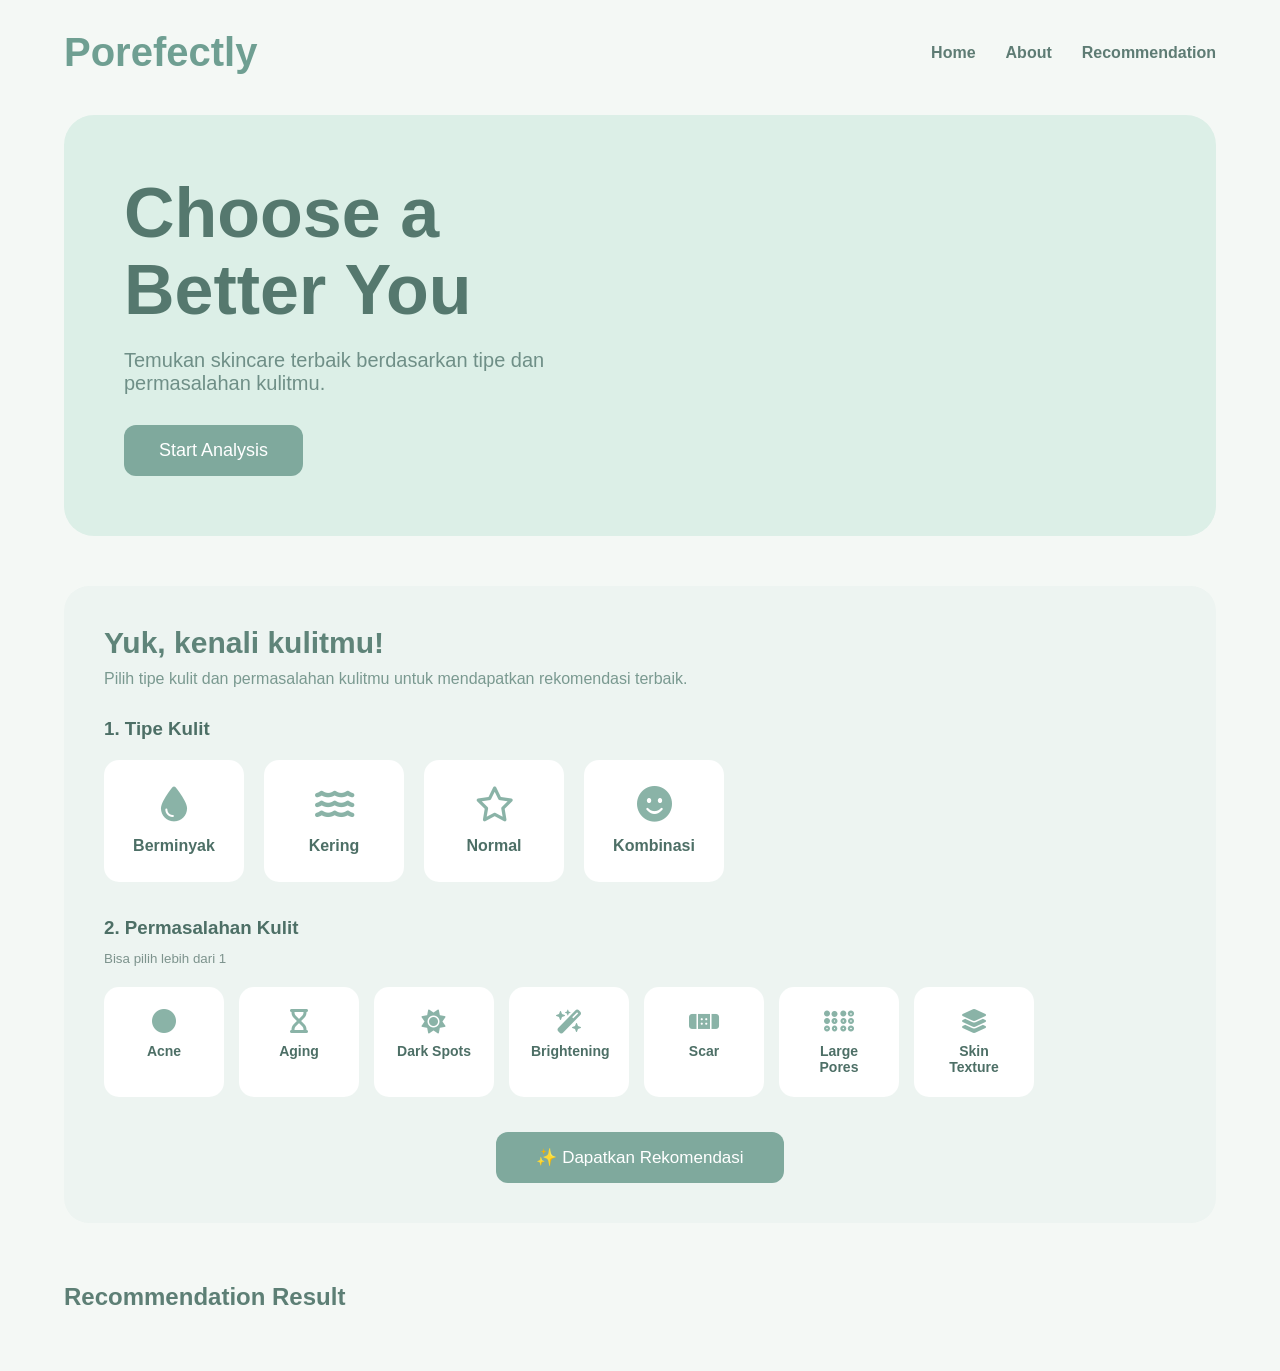
==== index.html @ 6ed1c4b0 "first frontend commit" ====
<!DOCTYPE html>
<html lang="en">
<head>

  <meta charset="UTF-8">
  <meta name="viewport" content="width=device-width, initial-scale=1.0">

  <title>Porefectly</title>

  <!-- CSS -->
  <link rel="stylesheet" href="style.css">

  <!-- ICON -->
  <link
    rel="stylesheet"
    href="https://cdnjs.cloudflare.com/ajax/libs/font-awesome/6.5.1/css/all.min.css"
  >

</head>

<body>

  <div class="container">

    <!-- =========================
         NAVBAR
    ========================== -->

    <nav>

      <div class="logo">
        Porefectly
      </div>

      <div class="menu">

        <a href="#">Home</a>
        <a href="#">About</a>
        <a href="#">Recommendation</a>

      </div>

    </nav>

    <!-- =========================
         HERO
    ========================== -->

    <section class="hero">

      <div class="hero-text">

        <h1>
          Choose a Better You
        </h1>

        <p>
          Temukan skincare terbaik berdasarkan
          tipe dan permasalahan kulitmu.
        </p>

        <button class="btn">
          Start Analysis
        </button>

      </div>

      <div class="hero-image">

        <img
          src="https://images.unsplash.com/photo-1620916566398-39f1143ab7be?q=80&w=800"
          alt=""
        >

      </div>

    </section>

    <!-- =========================
         FORM SECTION
    ========================== -->

    <section class="form-section">

      <!-- HEADER -->
      <div class="header">

        <h2>
          Yuk, kenali kulitmu!
        </h2>

        <p>
          Pilih tipe kulit dan permasalahan kulitmu
          untuk mendapatkan rekomendasi terbaik.
        </p>

      </div>

      <!-- FORM -->
      <div class="form-container">

        <!-- TIPE KULIT -->
        <div class="section">

          <h3>1. Tipe Kulit</h3>

          <div class="skin-grid">

            <div class="skin-card"
              onclick="selectSkin(this, 'berminyak')">

              <i class="fa-solid fa-droplet"></i>

              <p>Berminyak</p>

            </div>

            <div class="skin-card"
              onclick="selectSkin(this, 'kering')">

              <i class="fa-solid fa-water"></i>

              <p>Kering</p>

            </div>

            <div class="skin-card"
              onclick="selectSkin(this, 'normal')">

              <i class="fa-regular fa-star"></i>

              <p>Normal</p>

            </div>

            <div class="skin-card"
              onclick="selectSkin(this, 'kombinasi')">

              <i class="fa-solid fa-face-smile"></i>

              <p>Kombinasi</p>

            </div>

          </div>

        </div>

        <!-- MASALAH KULIT -->
        <div class="section">

          <h3>
            2. Permasalahan Kulit
          </h3>

          <small>
            Bisa pilih lebih dari 1
          </small>

          <div class="problem-grid">

            <div class="problem-card"
              onclick="toggleProblem(this, 'acne')">

              <i class="fa-solid fa-circle"></i>

              <p>Acne</p>

            </div>

            <div class="problem-card"
              onclick="toggleProblem(this, 'aging')">

              <i class="fa-solid fa-hourglass"></i>

              <p>Aging</p>

            </div>

            <div class="problem-card"
              onclick="toggleProblem(this, 'dark spots')">

              <i class="fa-solid fa-sun"></i>

              <p>Dark Spots</p>

            </div>

            <div class="problem-card"
              onclick="toggleProblem(this, 'brightening')">

              <i class="fa-solid fa-wand-magic-sparkles"></i>

              <p>Brightening</p>

            </div>

            <div class="problem-card"
              onclick="toggleProblem(this, 'scar')">

              <i class="fa-solid fa-bandage"></i>

              <p>Scar</p>

            </div>

            <div class="problem-card"
              onclick="toggleProblem(this, 'large pores')">

              <i class="fa-solid fa-braille"></i>

              <p>Large Pores</p>

            </div>

            <div class="problem-card"
              onclick="toggleProblem(this, 'skin texture')">

              <i class="fa-solid fa-layer-group"></i>

              <p>Skin Texture</p>

            </div>

          </div>

        </div>

      </div>

      <!-- BUTTON -->
      <div class="button-container">

        <button onclick="getRecommendation()">

          ✨ Dapatkan Rekomendasi

        </button>

      </div>

    </section>

    <!-- =========================
         RESULT SECTION
    ========================== -->

    <section class="result-section">

      <h2>
        Recommendation Result
      </h2>

      <div class="cards" id="resultContainer">

      </div>

    </section>

  </div>

  <!-- JS -->
  <script src="script.js"></script>

</body>
</html>
---- style.css ----
*{
  margin:0;
  padding:0;
  box-sizing:border-box;
  font-family:Arial, Helvetica, sans-serif;
}

body{
  background:#f4f8f5;
  color:#4d6f66;
}

.container{
  width:90%;
  max-width:1300px;
  margin:auto;
  padding:30px 0;
}

/* ======================
   NAVBAR
====================== */

nav{
  display:flex;
  justify-content:space-between;
  align-items:center;
  margin-bottom:40px;
}

.logo{
  font-size:40px;
  font-weight:bold;
  color:#6f9f92;
}

.menu{
  display:flex;
  gap:30px;
}

.menu a{
  text-decoration:none;
  color:#5e7c74;
  font-weight:600;
}

/* ======================
   HERO
====================== */

.hero{
  background:#dcefe7;
  border-radius:30px;
  padding:60px;
  display:flex;
  justify-content:space-between;
  align-items:center;
  margin-bottom:50px;
}

.hero-text{
  width:50%;
}

.hero-text h1{
  font-size:70px;
  margin-bottom:20px;
  line-height:1.1;
  color:#55786e;
}

.hero-text p{
  font-size:20px;
  margin-bottom:30px;
  color:#6f8f87;
}

.hero-image img{
  width:400px;
  border-radius:25px;
}

.btn{
  background:#7fa99d;
  color:white;
  border:none;
  padding:15px 35px;
  border-radius:12px;
  font-size:18px;
  cursor:pointer;
}

/* ======================
   FORM SECTION
====================== */

.form-section{
  background:#edf4f1;
  border-radius:25px;
  padding:40px;
}

.header{
  margin-bottom:30px;
}

.header h2{
  font-size:30px;
  margin-bottom:10px;
  color:#5f8479;
}

.header p{
  color:#7a9990;
}

.section{
  margin-bottom:35px;
}

.section h3{
  margin-bottom:10px;
}

.section small{
  color:#7d938d;
}

/* ======================
   SKIN GRID
====================== */

.skin-grid{
  display:flex;
  flex-wrap:wrap;
  gap:20px;
  margin-top:20px;
}

.skin-card{
  width:140px;
  background:white;
  border-radius:15px;
  padding:25px;
  text-align:center;
  cursor:pointer;
  transition:0.3s;
  border:2px solid transparent;
}

.skin-card:hover{
  transform:translateY(-5px);
}

.skin-card i{
  font-size:35px;
  color:#8ab3a7;
  margin-bottom:15px;
}

.skin-card p{
  font-weight:bold;
}

.skin-card.active{
  border:2px solid #7fa99d;
  background:#dcece6;
}

/* ======================
   PROBLEM GRID
====================== */

.problem-grid{
  display:flex;
  flex-wrap:wrap;
  gap:15px;
  margin-top:20px;
}

.problem-card{
  width:120px;
  background:white;
  border-radius:15px;
  padding:20px;
  text-align:center;
  cursor:pointer;
  transition:0.3s;
  border:2px solid transparent;
}

.problem-card:hover{
  transform:translateY(-5px);
}

.problem-card i{
  font-size:24px;
  color:#8ab3a7;
  margin-bottom:10px;
}

.problem-card p{
  font-size:14px;
  font-weight:bold;
}

.problem-card.active{
  border:2px solid #7fa99d;
  background:#dcece6;
}

/* ======================
   BUTTON
====================== */

.button-container{
  margin-top:30px;
  text-align:center;
}

.button-container button{
  background:#7fa99d;
  color:white;
  border:none;
  padding:15px 40px;
  border-radius:12px;
  cursor:pointer;
  font-size:17px;
  transition:0.3s;
}

.button-container button:hover{
  background:#6d9589;
}

/* ======================
   RESULT
====================== */

.result-section{
  margin-top:60px;
}

.result-section h2{
  margin-bottom:30px;
  color:#5d7f75;
}

.cards{
  display:grid;
  grid-template-columns:repeat(auto-fit,minmax(250px,1fr));
  gap:25px;
}

.card{
  background:white;
  border-radius:20px;
  padding:20px;
  box-shadow:0 5px 10px rgba(0,0,0,0.05);
}

.card img{
  width:100%;
  border-radius:15px;
  margin-bottom:15px;
}

.card h3{
  margin-bottom:10px;
}

.price{
  margin-top:10px;
  color:#7fa99d;
  font-weight:bold;
}

/* ======================
   RESPONSIVE
====================== */

@media(max-width:900px){

  .hero{
    flex-direction:column;
    text-align:center;
  }

  .hero-text{
    width:100%;
    margin-bottom:40px;
  }

  .hero-text h1{
    font-size:50px;
  }

  .skin-grid,
  .problem-grid{
    justify-content:center;
  }

}
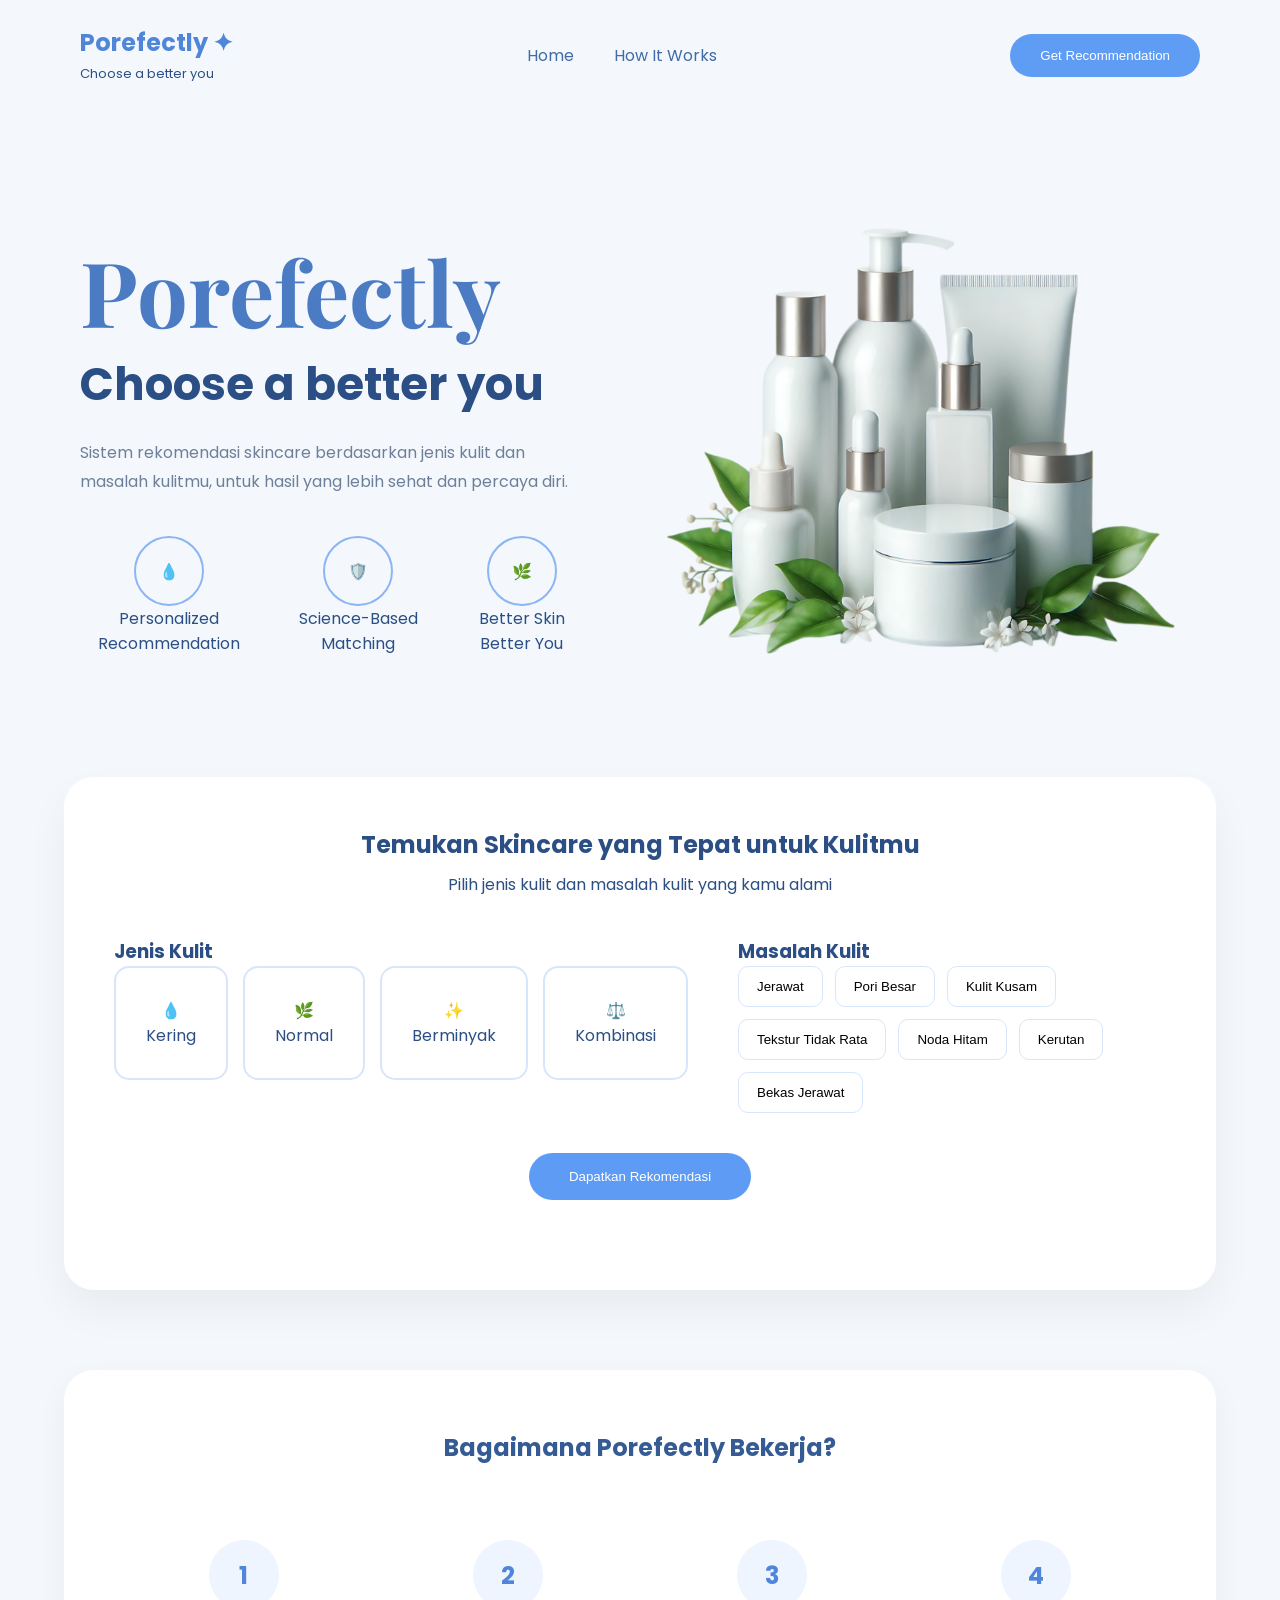
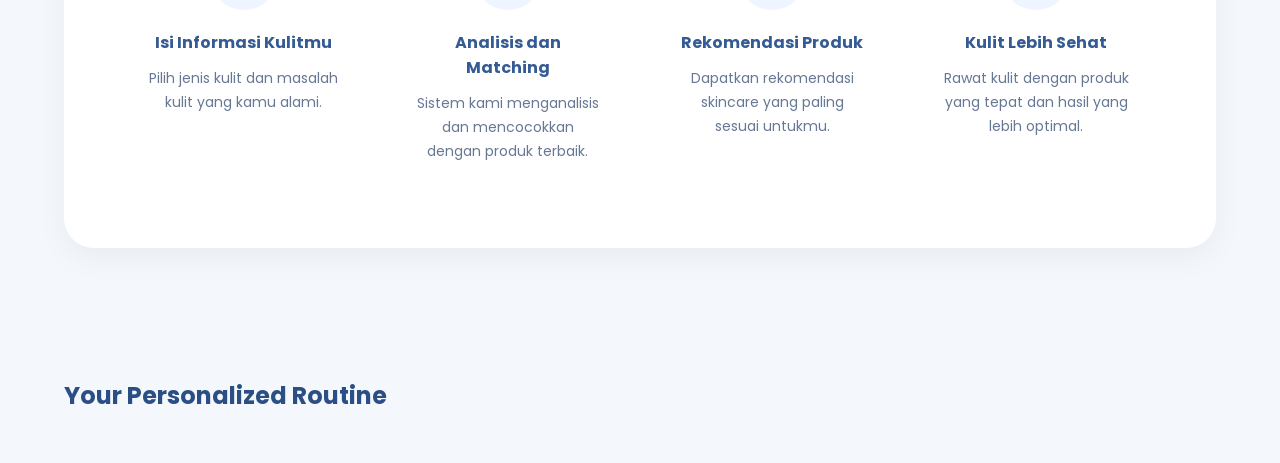
==== commit d6703317: "add Dockerfile for frontend" ====
--- a/index.html
+++ b/index.html
@@ -1,266 +1,279 @@
 <!DOCTYPE html>
-<html lang="en">
+<html lang="id">
 <head>
 
-  <meta charset="UTF-8">
-  <meta name="viewport" content="width=device-width, initial-scale=1.0">
-
-  <title>Porefectly</title>
-
-  <!-- CSS -->
-  <link rel="stylesheet" href="style.css">
-
-  <!-- ICON -->
-  <link
-    rel="stylesheet"
-    href="https://cdnjs.cloudflare.com/ajax/libs/font-awesome/6.5.1/css/all.min.css"
-  >
+    <meta charset="UTF-8">
+    <meta name="viewport" content="width=device-width, initial-scale=1.0">
+
+    <title>Porefectly</title>
+
+    <link rel="stylesheet" href="style.css">
+
+    <link href="https://fonts.googleapis.com/css2?family=Playfair+Display:wght@600;700&family=Poppins:wght@300;400;500;600&display=swap" rel="stylesheet">
 
 </head>
-
 <body>
 
-  <div class="container">
-
-    <!-- =========================
-         NAVBAR
-    ========================== -->
-
-    <nav>
-
-      <div class="logo">
-        Porefectly
-      </div>
-
-      <div class="menu">
-
-        <a href="#">Home</a>
-        <a href="#">About</a>
-        <a href="#">Recommendation</a>
-
-      </div>
-
-    </nav>
-
-    <!-- =========================
-         HERO
-    ========================== -->
-
-    <section class="hero">
-
-      <div class="hero-text">
-
-        <h1>
-          Choose a Better You
-        </h1>
+<!-- ================= NAVBAR ================= -->
+
+<nav class="navbar">
+
+    <div class="logo">
+
+        <h2>Porefectly ✦</h2>
+
+        <span>Choose a better you</span>
+
+    </div>
+
+    <ul class="nav-menu">
+
+        <li>
+            <a href="#home">
+                Home
+            </a>
+        </li>
+
+        <li>
+            <a href="#how-it-works">
+                How It Works
+            </a>
+        </li>
+
+    </ul>
+
+    <button class="btn-nav"
+            onclick="scrollToForm()">
+        Get Recommendation
+    </button>
+
+</nav>
+
+<!-- ================= HERO ================= -->
+
+<section
+    id="home"
+    class="hero">
+
+    <div class="hero-left">
+
+        <h1>Porefectly</h1>
+
+        <h2>Choose a better you</h2>
 
         <p>
-          Temukan skincare terbaik berdasarkan
-          tipe dan permasalahan kulitmu.
+            Sistem rekomendasi skincare berdasarkan
+            jenis kulit dan masalah kulitmu,
+            untuk hasil yang lebih sehat dan percaya diri.
         </p>
 
-        <button class="btn">
-          Start Analysis
-        </button>
-
-      </div>
-
-      <div class="hero-image">
-
-        <img
-          src="https://images.unsplash.com/photo-1620916566398-39f1143ab7be?q=80&w=800"
-          alt=""
-        >
-
-      </div>
-
-    </section>
-
-    <!-- =========================
-         FORM SECTION
-    ========================== -->
-
-    <section class="form-section">
-
-      <!-- HEADER -->
-      <div class="header">
-
-        <h2>
-          Yuk, kenali kulitmu!
-        </h2>
-
-        <p>
-          Pilih tipe kulit dan permasalahan kulitmu
-          untuk mendapatkan rekomendasi terbaik.
-        </p>
-
-      </div>
-
-      <!-- FORM -->
-      <div class="form-container">
-
-        <!-- TIPE KULIT -->
-        <div class="section">
-
-          <h3>1. Tipe Kulit</h3>
-
-          <div class="skin-grid">
-
-            <div class="skin-card"
-              onclick="selectSkin(this, 'berminyak')">
-
-              <i class="fa-solid fa-droplet"></i>
-
-              <p>Berminyak</p>
-
-            </div>
-
-            <div class="skin-card"
-              onclick="selectSkin(this, 'kering')">
-
-              <i class="fa-solid fa-water"></i>
-
-              <p>Kering</p>
-
-            </div>
-
-            <div class="skin-card"
-              onclick="selectSkin(this, 'normal')">
-
-              <i class="fa-regular fa-star"></i>
-
-              <p>Normal</p>
-
-            </div>
-
-            <div class="skin-card"
-              onclick="selectSkin(this, 'kombinasi')">
-
-              <i class="fa-solid fa-face-smile"></i>
-
-              <p>Kombinasi</p>
-
-            </div>
-
-          </div>
-
-        </div>
-
-        <!-- MASALAH KULIT -->
-        <div class="section">
-
-          <h3>
-            2. Permasalahan Kulit
-          </h3>
-
-          <small>
-            Bisa pilih lebih dari 1
-          </small>
-
-          <div class="problem-grid">
-
-            <div class="problem-card"
-              onclick="toggleProblem(this, 'acne')">
-
-              <i class="fa-solid fa-circle"></i>
-
-              <p>Acne</p>
-
-            </div>
-
-            <div class="problem-card"
-              onclick="toggleProblem(this, 'aging')">
-
-              <i class="fa-solid fa-hourglass"></i>
-
-              <p>Aging</p>
-
-            </div>
-
-            <div class="problem-card"
-              onclick="toggleProblem(this, 'dark spots')">
-
-              <i class="fa-solid fa-sun"></i>
-
-              <p>Dark Spots</p>
-
-            </div>
-
-            <div class="problem-card"
-              onclick="toggleProblem(this, 'brightening')">
-
-              <i class="fa-solid fa-wand-magic-sparkles"></i>
-
-              <p>Brightening</p>
-
-            </div>
-
-            <div class="problem-card"
-              onclick="toggleProblem(this, 'scar')">
-
-              <i class="fa-solid fa-bandage"></i>
-
-              <p>Scar</p>
-
-            </div>
-
-            <div class="problem-card"
-              onclick="toggleProblem(this, 'large pores')">
-
-              <i class="fa-solid fa-braille"></i>
-
-              <p>Large Pores</p>
-
-            </div>
-
-            <div class="problem-card"
-              onclick="toggleProblem(this, 'skin texture')">
-
-              <i class="fa-solid fa-layer-group"></i>
-
-              <p>Skin Texture</p>
-
-            </div>
-
-          </div>
-
-        </div>
-
-      </div>
-
-      <!-- BUTTON -->
-      <div class="button-container">
-
-        <button onclick="getRecommendation()">
-
-          ✨ Dapatkan Rekomendasi
-
-        </button>
-
-      </div>
-
-    </section>
-
-    <!-- =========================
-         RESULT SECTION
-    ========================== -->
-
-    <section class="result-section">
-
-      <h2>
-        Recommendation Result
-      </h2>
-
-      <div class="cards" id="resultContainer">
-
-      </div>
-
-    </section>
-
-  </div>
-
-  <!-- JS -->
-  <script src="script.js"></script>
+        <div class="hero-features">
+
+            <div class="feature">
+
+                <div class="icon">💧</div>
+
+                <span>Personalized Recommendation</span>
+
+            </div>
+
+            <div class="feature">
+
+                <div class="icon">🛡️</div>
+
+                <span>Science-Based Matching</span>
+
+            </div>
+
+            <div class="feature">
+
+                <div class="icon">🌿</div>
+
+                <span>Better Skin Better You</span>
+
+            </div>
+
+        </div>
+
+    </div>
+
+    <div class="hero-right">
+
+        <img src="images/heroo.png">
+
+    </div>
+
+</section>
+
+
+<!-- ================= FORM ================= -->
+
+<section id="recommendation" class="recommendation-box">
+
+    <h2>Temukan Skincare yang Tepat untuk Kulitmu</h2>
+
+    <p>
+        Pilih jenis kulit dan masalah kulit yang kamu alami
+    </p>
+
+    <div class="form-container">
+
+        <!-- Skin -->
+
+        <div class="form-side">
+
+            <h3>Jenis Kulit</h3>
+
+            <div class="skin-grid">
+
+                <div class="skin-card"
+                     onclick="selectSkin(this,'Dry')">
+
+                    💧
+                    <span>Kering</span>
+
+                </div>
+
+                <div class="skin-card"
+                     onclick="selectSkin(this,'Normal')">
+
+                    🌿
+                    <span>Normal</span>
+
+                </div>
+
+                <div class="skin-card"
+                     onclick="selectSkin(this,'Oily')">
+
+                    ✨
+                    <span>Berminyak</span>
+
+                </div>
+
+                <div class="skin-card"
+                     onclick="selectSkin(this,'Combination')">
+
+                    ⚖️
+                    <span>Kombinasi</span>
+
+                </div>
+
+            </div>
+
+        </div>
+
+        <!-- Problem -->
+
+        <div class="form-side">
+
+            <h3>Masalah Kulit</h3>
+
+            <div class="problem-grid">
+
+                <button onclick="toggleProblem(this,'Acne')">Jerawat</button>
+                <button onclick="toggleProblem(this,'Large Pores')">Pori Besar</button>
+                <button onclick="toggleProblem(this,'Brightening')">Kulit Kusam</button>
+                <button onclick="toggleProblem(this,'Skin Texture')">Tekstur Tidak Rata</button>
+                <button onclick="toggleProblem(this,'Dark Spots')">Noda Hitam</button>
+                <button onclick="toggleProblem(this,'Aging')">Kerutan</button>
+                <button onclick="toggleProblem(this,'Scar')">Bekas Jerawat</button>
+
+            </div>
+
+        </div>
+
+    </div>
+
+    <button class="btn-recommend"
+            onclick="getRecommendation()">
+
+        Dapatkan Rekomendasi
+
+    </button>
+
+</section>
+
+<!-- ================= HOW IT WORKS ================= -->
+
+<section
+    id="how-it-works"
+    class="steps">
+
+    <h2>Bagaimana Porefectly Bekerja?</h2>
+
+    <div class="step-grid">
+
+        <div class="step-card">
+
+            <h3>1</h3>
+
+            <h4>Isi Informasi Kulitmu</h4>
+
+            <p>
+                Pilih jenis kulit dan masalah kulit
+                yang kamu alami.
+            </p>
+
+        </div>
+
+        <div class="step-card">
+
+            <h3>2</h3>
+
+            <h4>Analisis dan Matching</h4>
+
+            <p>
+                Sistem kami menganalisis dan
+                mencocokkan dengan produk terbaik.
+            </p>
+
+        </div>
+
+        <div class="step-card">
+
+            <h3>3</h3>
+
+            <h4>Rekomendasi Produk</h4>
+
+            <p>
+                Dapatkan rekomendasi skincare
+                yang paling sesuai untukmu.
+            </p>
+
+        </div>
+
+        <div class="step-card">
+
+            <h3>4</h3>
+
+            <h4>Kulit Lebih Sehat</h4>
+
+            <p>
+                Rawat kulit dengan produk yang tepat
+                dan hasil yang lebih optimal.
+            </p>
+
+        </div>
+
+    </div>
+
+</section>
+
+<!-- ================= RESULT ================= -->
+
+<section id="resultSection">
+
+    <h2 class="section-title">
+
+        Your Personalized Routine
+
+    </h2>
+
+    <div id="resultContainer"></div>
+
+</section>
+
+<script src="script.js"></script>
 
 </body>
 </html>
--- a/style.css
+++ b/style.css
@@ -1,304 +1,378 @@
 *{
-  margin:0;
-  padding:0;
-  box-sizing:border-box;
-  font-family:Arial, Helvetica, sans-serif;
+    margin:0;
+    padding:0;
+    box-sizing:border-box;
+}
+
+html{
+    scroll-behavior:smooth;
 }
 
 body{
-  background:#f4f8f5;
-  color:#4d6f66;
-}
-
-.container{
-  width:90%;
-  max-width:1300px;
-  margin:auto;
-  padding:30px 0;
-}
-
-/* ======================
-   NAVBAR
-====================== */
-
-nav{
-  display:flex;
-  justify-content:space-between;
-  align-items:center;
-  margin-bottom:40px;
-}
-
-.logo{
-  font-size:40px;
-  font-weight:bold;
-  color:#6f9f92;
-}
-
-.menu{
-  display:flex;
-  gap:30px;
-}
-
-.menu a{
-  text-decoration:none;
-  color:#5e7c74;
-  font-weight:600;
-}
-
-/* ======================
-   HERO
-====================== */
+    font-family:'Poppins',sans-serif;
+    background:#f4f8fd;
+    color:#2b4f84;
+}
+
+/* NAVBAR */
+
+.navbar{
+    display:flex;
+    justify-content:space-between;
+    align-items:center;
+    padding:25px 80px;
+}
+
+.logo h2{
+    color:#4f86d9;
+}
+
+.logo span{
+    font-size:13px;
+}
+
+.nav-menu{
+    display:flex;
+    gap:40px;
+    list-style:none;
+}
+
+.nav-menu a{
+    text-decoration:none;
+    color:#406ba7;
+}
+
+.btn-nav{
+    background:#5f9df5;
+    color:white;
+    border:none;
+    padding:14px 30px;
+    border-radius:30px;
+    cursor:pointer;
+}
+
+/* HERO */
 
 .hero{
-  background:#dcefe7;
-  border-radius:30px;
-  padding:60px;
-  display:flex;
-  justify-content:space-between;
-  align-items:center;
-  margin-bottom:50px;
-}
-
-.hero-text{
-  width:50%;
-}
-
-.hero-text h1{
-  font-size:70px;
-  margin-bottom:20px;
-  line-height:1.1;
-  color:#55786e;
-}
-
-.hero-text p{
-  font-size:20px;
-  margin-bottom:30px;
-  color:#6f8f87;
-}
-
-.hero-image img{
-  width:400px;
-  border-radius:25px;
-}
-
-.btn{
-  background:#7fa99d;
-  color:white;
-  border:none;
-  padding:15px 35px;
-  border-radius:12px;
-  font-size:18px;
-  cursor:pointer;
-}
-
-/* ======================
-   FORM SECTION
-====================== */
-
-.form-section{
-  background:#edf4f1;
-  border-radius:25px;
-  padding:40px;
-}
-
-.header{
-  margin-bottom:30px;
-}
-
-.header h2{
-  font-size:30px;
-  margin-bottom:10px;
-  color:#5f8479;
-}
-
-.header p{
-  color:#7a9990;
-}
-
-.section{
-  margin-bottom:35px;
-}
-
-.section h3{
-  margin-bottom:10px;
-}
-
-.section small{
-  color:#7d938d;
-}
-
-/* ======================
-   SKIN GRID
-====================== */
+    display:flex;
+    align-items:center;
+    justify-content:space-between;
+    padding:50px 80px;
+}
+
+.hero-left{
+    width:45%;
+}
+
+.hero-left h1{
+    font-family:'Playfair Display',serif;
+    font-size:90px;
+    color:#4b7bc3;
+}
+
+.hero-left h2{
+    font-size:45px;
+    margin-bottom:20px;
+}
+
+.hero-left p{
+    color:#6e7f99;
+    line-height:1.8;
+}
+
+.hero-right{
+    width:50%;
+}
+
+.hero-right img{
+    width:100%;
+}
+
+.hero-features{
+    display:flex;
+    gap:30px;
+    margin-top:40px;
+}
+
+.feature{
+    text-align:center;
+}
+
+.icon{
+    width:70px;
+    height:70px;
+    border-radius:50%;
+    border:2px solid #8cb5f3;
+    display:flex;
+    justify-content:center;
+    align-items:center;
+    margin:auto;
+}
+
+/* FORM */
+
+.recommendation-box{
+    width:90%;
+    margin:auto;
+    background:white;
+    border-radius:30px;
+    padding:50px;
+    box-shadow:0 20px 40px rgba(0,0,0,0.05);
+}
+
+.recommendation-box h2{
+    text-align:center;
+    margin-bottom:10px;
+}
+
+.recommendation-box p{
+    text-align:center;
+    margin-bottom:40px;
+}
+
+.form-container{
+    display:flex;
+    gap:50px;
+}
+
+.form-side{
+    flex:1;
+}
 
 .skin-grid{
-  display:flex;
-  flex-wrap:wrap;
-  gap:20px;
-  margin-top:20px;
+    display:grid;
+    grid-template-columns:repeat(4,1fr);
+    gap:15px;
 }
 
 .skin-card{
-  width:140px;
-  background:white;
-  border-radius:15px;
-  padding:25px;
-  text-align:center;
-  cursor:pointer;
-  transition:0.3s;
-  border:2px solid transparent;
-}
-
-.skin-card:hover{
-  transform:translateY(-5px);
-}
-
-.skin-card i{
-  font-size:35px;
-  color:#8ab3a7;
-  margin-bottom:15px;
-}
-
-.skin-card p{
-  font-weight:bold;
+    border:2px solid #d8e6fb;
+    border-radius:15px;
+    text-align:center;
+    padding:30px;
+    cursor:pointer;
 }
 
 .skin-card.active{
-  border:2px solid #7fa99d;
-  background:#dcece6;
-}
-
-/* ======================
-   PROBLEM GRID
-====================== */
+    border-color:#5d9bf5;
+    background:#eef5ff;
+}
 
 .problem-grid{
-  display:flex;
-  flex-wrap:wrap;
-  gap:15px;
-  margin-top:20px;
-}
-
-.problem-card{
-  width:120px;
-  background:white;
-  border-radius:15px;
-  padding:20px;
-  text-align:center;
-  cursor:pointer;
-  transition:0.3s;
-  border:2px solid transparent;
-}
-
-.problem-card:hover{
-  transform:translateY(-5px);
-}
-
-.problem-card i{
-  font-size:24px;
-  color:#8ab3a7;
-  margin-bottom:10px;
-}
-
-.problem-card p{
-  font-size:14px;
-  font-weight:bold;
-}
-
-.problem-card.active{
-  border:2px solid #7fa99d;
-  background:#dcece6;
-}
-
-/* ======================
-   BUTTON
-====================== */
-
-.button-container{
-  margin-top:30px;
-  text-align:center;
-}
-
-.button-container button{
-  background:#7fa99d;
-  color:white;
-  border:none;
-  padding:15px 40px;
-  border-radius:12px;
-  cursor:pointer;
-  font-size:17px;
-  transition:0.3s;
-}
-
-.button-container button:hover{
-  background:#6d9589;
-}
-
-/* ======================
-   RESULT
-====================== */
-
-.result-section{
-  margin-top:60px;
-}
-
-.result-section h2{
-  margin-bottom:30px;
-  color:#5d7f75;
-}
-
-.cards{
-  display:grid;
-  grid-template-columns:repeat(auto-fit,minmax(250px,1fr));
-  gap:25px;
-}
-
-.card{
-  background:white;
-  border-radius:20px;
-  padding:20px;
-  box-shadow:0 5px 10px rgba(0,0,0,0.05);
-}
-
-.card img{
-  width:100%;
-  border-radius:15px;
-  margin-bottom:15px;
-}
-
-.card h3{
-  margin-bottom:10px;
-}
-
-.price{
-  margin-top:10px;
-  color:#7fa99d;
-  font-weight:bold;
-}
-
-/* ======================
-   RESPONSIVE
-====================== */
-
-@media(max-width:900px){
-
-  .hero{
-    flex-direction:column;
-    text-align:center;
-  }
-
-  .hero-text{
+    display:flex;
+    flex-wrap:wrap;
+    gap:12px;
+}
+
+.problem-grid button{
+    padding:12px 18px;
+    border-radius:10px;
+    border:1px solid #d8e6fb;
+    background:white;
+    cursor:pointer;
+}
+
+.problem-grid button.active{
+    background:#5d9bf5;
+    color:white;
+}
+
+.btn-recommend{
+    display:block;
+    margin:40px auto;
+    background:#5d9bf5;
+    color:white;
+    border:none;
+    padding:16px 40px;
+    border-radius:40px;
+    cursor:pointer;
+}
+
+/* HOW IT WORKS */
+
+.steps{
+    width:90%;
+    margin:50px auto;
+    background:white;
+    border-radius:30px;
+    padding:50px;
+}
+
+.steps h2{
+    text-align:center;
+    margin-bottom:40px;
+}
+
+.step-grid{
+    display:grid;
+    grid-template-columns:repeat(4,1fr);
+    gap:20px;
+}
+
+.step-card{
+    text-align:center;
+}
+
+.step-card h3{
+    width:70px;
+    height:70px;
+    background:#eef5ff;
+    border-radius:50%;
+    display:flex;
+    justify-content:center;
+    align-items:center;
+    margin:auto;
+    color:#5d9bf5;
+}
+
+/* RESULT */
+
+#resultSection{
+    width:90%;
+    margin:auto;
+    padding:50px 0;
+}
+
+.product-grid{
+    display:grid;
+    grid-template-columns:repeat(auto-fill,minmax(250px,1fr));
+    gap:25px;
+}
+
+.product-card{
+    background:white;
+    border-radius:20px;
+    overflow:hidden;
+    box-shadow:0 10px 30px rgba(0,0,0,0.05);
+}
+
+.product-image{
     width:100%;
-    margin-bottom:40px;
-  }
-
-  .hero-text h1{
-    font-size:50px;
-  }
-
-  .skin-grid,
-  .problem-grid{
+    height:250px;
+    object-fit:cover;
+}
+
+.product-content{
+    padding:20px;
+}
+
+.brand{
+    color:#888;
+    margin-bottom:10px;
+}
+
+.ingredient-list{
+    margin-top:10px;
+    padding-left:20px;
+}
+
+.ingredient-list li{
+    margin-bottom:6px;
+    color:#5d6f88;
+    font-size:14px;
+    line-height:1.5;
+}
+
+.btn-recommend:disabled{
+    opacity:.7;
+    cursor:not-allowed;
+}
+
+details{
+    margin-top:12px;
+}
+
+summary{
+    cursor:pointer;
+    font-weight:600;
+    color:#4f86d9;
+}
+
+.routine-title{
+    margin:40px 0 20px;
+    color:#4f86d9;
+}
+
+.category-block{
+    margin-bottom:35px;
+}
+
+.timeline-title{
+     background:linear-gradient(
+        135deg,
+        #5d9bf5,
+        #7ab4ff
+    );
+
+    color:white;
+
+    padding:12px 20px;
+
+    border-radius:12px;
+
+    display:inline-block;
+
+    margin-bottom:20px;
+
+    font-weight:600;
+}
+
+.steps{
+    width:90%;
+    margin:80px auto;
+    padding:60px;
+    background:white;
+    border-radius:30px;
+    box-shadow:0 10px 30px rgba(0,0,0,.05);
+}
+
+.steps h2{
+    text-align:center;
+    margin-bottom:50px;
+    color:#355b95;
+}
+
+.step-grid{
+    display:grid;
+    grid-template-columns:repeat(4,1fr);
+    gap:25px;
+}
+
+.step-card{
+    text-align:center;
+    padding:25px;
+    border-radius:20px;
+    transition:.3s;
+}
+
+.step-card:hover{
+    transform:translateY(-5px);
+    background:#f5f9ff;
+}
+
+.step-card h3{
+    width:70px;
+    height:70px;
+    border-radius:50%;
+    background:#eef5ff;
+    color:#4f86d9;
+
+    display:flex;
+    align-items:center;
     justify-content:center;
-  }
-
+
+    margin:auto auto 20px;
+
+    font-size:24px;
+}
+
+.step-card h4{
+    margin-bottom:12px;
+    color:#355b95;
+}
+
+.step-card p{
+    color:#667894;
+    line-height:1.7;
+    font-size:14px;
 }
